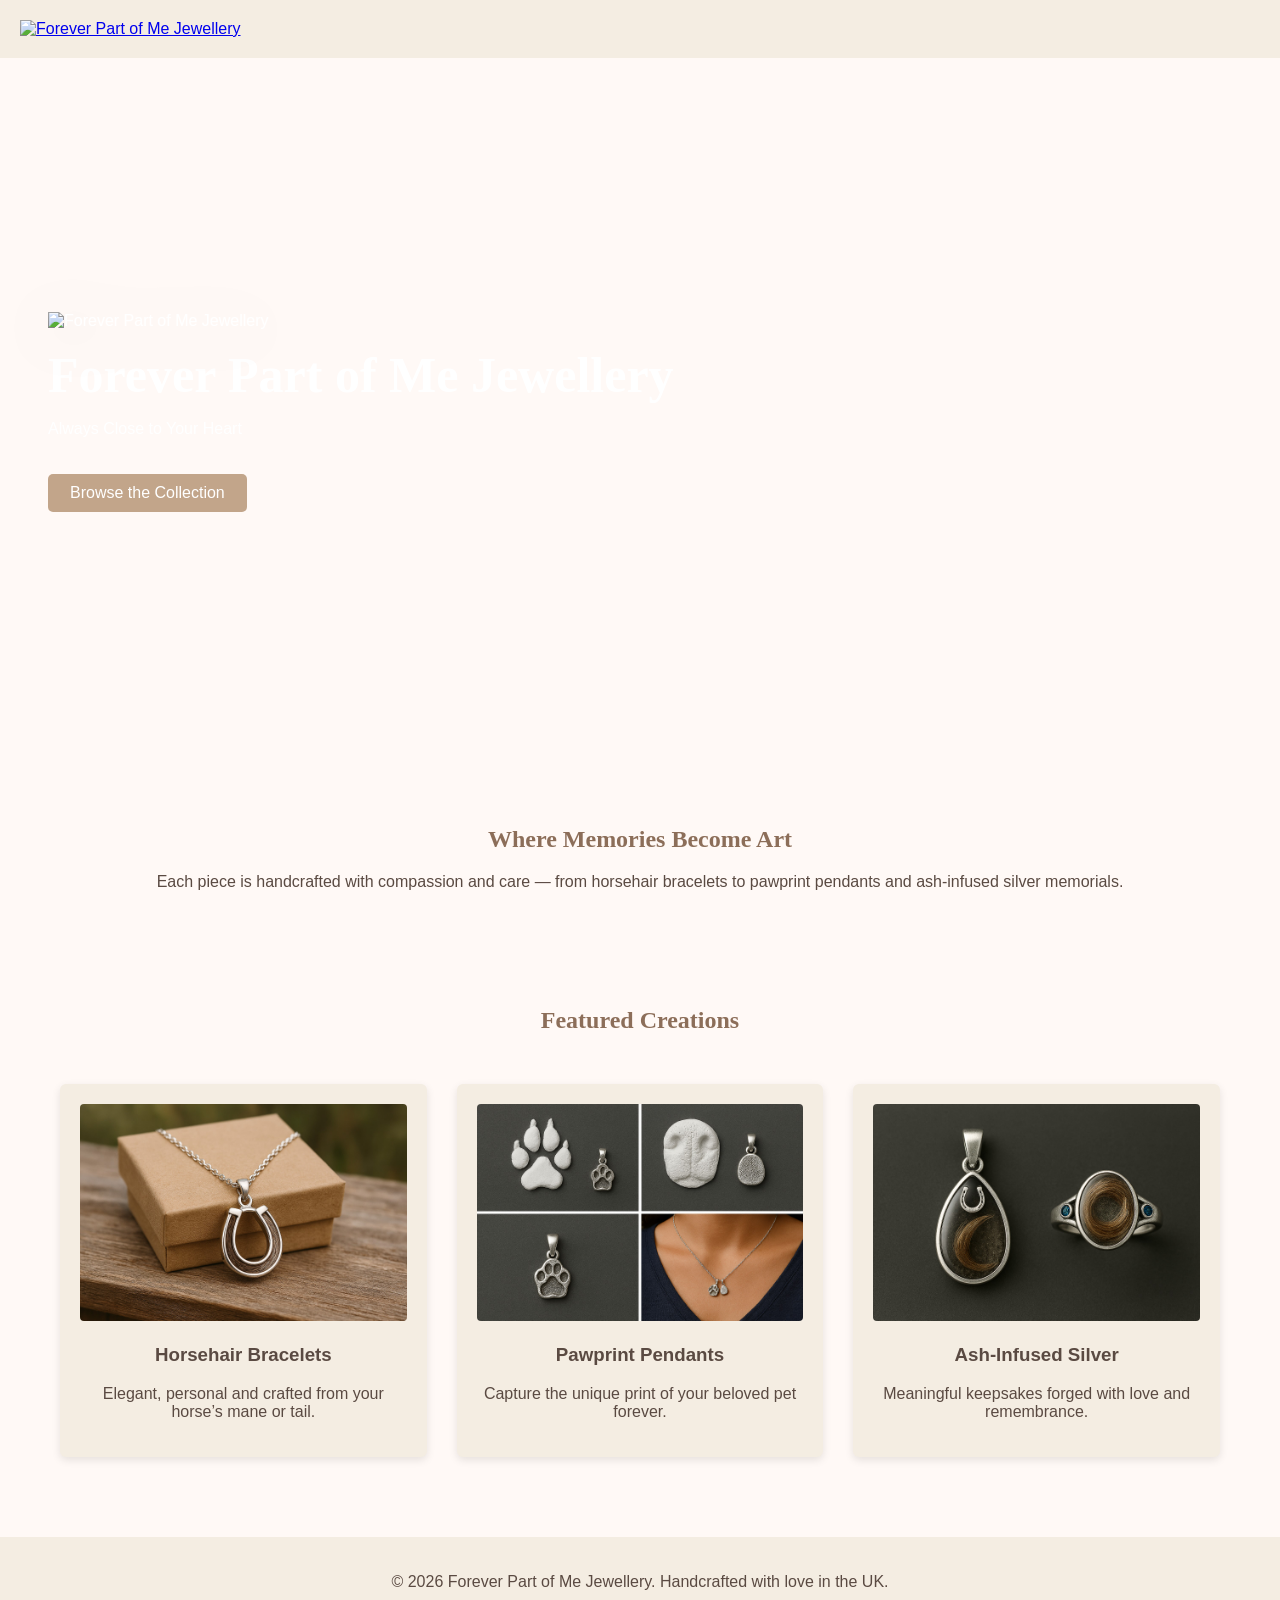
==== index.html @ 8e536bef "Update index.html" ====
<!DOCTYPE html>
<html lang="en">
<head>
  <meta charset="UTF-8" />
  <meta name="viewport" content="width=device-width, initial-scale=1.0" />
  <title>Forever Part of Me Jewellery – Always Close to Your Heart</title>
  <link rel="stylesheet" href="assets/styles.css" />
</head>
<body>
<header class="site-header">
  <a href="/" class="site-logo">
    <img src="/assets/branding/fpom-logo-warm-silver-1600.png" alt="Forever Part of Me Jewellery" />
  </a>
  <!-- your nav ... -->
</header>

  <!-- Hero shows your hero.jpg background + your logo and tagline overlay -->
 <section class="hero">
  <div class="hero-left">
    <img class="hero-logo"
         src="/assets/branding/fpom-logo-warm-silver-1600.png"
         srcset="/assets/branding/fpom-logo-warm-silver-3200.png 2x"
         alt="Forever Part of Me Jewellery" />

    <h1 class="hero-title">Forever Part of Me Jewellery</h1>
    <p class="hero-sub">Always Close to Your Heart</p>
    <a class="btn btn-primary" href="/collection">Browse the Collection</a>
  </div>
</section>

  <section class="intro">
    <h2>Where Memories Become Art</h2>
    <p>Each piece is handcrafted with compassion and care — from horsehair bracelets to pawprint pendants and ash‑infused silver memorials.</p>
  </section>

  <section class="featured">
    <h2>Featured Creations</h2>
    <div class="grid">
      <div class="card">
        <img src="assets/images/horsehair_sample.jpg" alt="Horsehair bracelet sample">
        <h3>Horsehair Bracelets</h3>
        <p>Elegant, personal and crafted from your horse’s mane or tail.</p>
      </div>
      <div class="card">
        <img src="assets/images/pawprint_sample.jpg" alt="Pawprint pendant sample">
        <h3>Pawprint Pendants</h3>
        <p>Capture the unique print of your beloved pet forever.</p>
      </div>
      <div class="card">
        <img src="assets/images/memorial_necklace.jpg" alt="Ash‑infused necklace sample">
        <h3>Ash‑Infused Silver</h3>
        <p>Meaningful keepsakes forged with love and remembrance.</p>
      </div>
    </div>
  </section>

  <footer>
    <p>© 2026 Forever Part of Me Jewellery. Handcrafted with love in the UK.</p>
  </footer>
</body>
</html>
---- assets/styles.css ----
body {
    margin: 0;
    font-family: 'Montserrat', sans-serif;
    background: #FFF9F6;
    color: #5A4A42;
}

header {
    background: #F4EDE2;
    padding: 20px;
    display: flex;
    justify-content: space-between;
    align-items: center;
}

.logo {
    font-family: 'Cormorant Garamond', serif;
    font-size: 28px;
    color: #8C6E59;
    letter-spacing: 1px;
}

nav a {
    margin-left: 20px;
    text-decoration: none;
    color: #8C6E59;
    font-weight: bold;
}

nav a.active {
    text-decoration: underline;
}

.hero {
    background-image: url('assets/images/hero.jpg');
    background-size: cover;
    background-position: center;
    min-height: 420px;
    display: flex;
    align-items: center;
    color: white;
    padding: 40px;
}

.hero-text {
    background: rgba(0,0,0,0.45);
    padding: 20px 25px;
    border-radius: 6px;
}

.hero h1 {
    font-family: 'Cormorant Garamond', serif;
    font-size: 50px;
    margin: 0 0 10px;
}

.btn {
    display: inline-block;
    margin-top: 20px;
    background: #C2A58A;
    color: white;
    padding: 10px 22px;
    border-radius: 5px;
    text-decoration: none;
}

.intro, .featured, .content {
    padding: 40px 60px;
    text-align: center;
}

h2 {
    font-family: 'Cormorant Garamond', serif;
    color: #8C6E59;
}

.grid, .shop-grid {
    display: grid;
    grid-template-columns: repeat(auto-fit, minmax(280px, 1fr));
    gap: 30px;
    padding-top: 30px;
}

.card {
    background: #F4EDE2;
    border-radius: 6px;
    padding: 20px;
    box-shadow: 0 3px 8px rgba(0,0,0,0.1);
}

.card img {
    width: 100%;
    border-radius: 4px;
}

.page-banner {
    background: #C2A58A;
    padding: 60px 20px;
    text-align: center;
    color: white;
}

.custom-form {
    max-width: 500px;
    margin: auto;
    text-align: left;
}

.custom-form input, .custom-form select, .custom-form textarea {
    width: 100%;
    padding: 12px;
    margin-bottom: 15px;
}

.custom-form button {
    background: #8C6E59;
    color: white;
    padding: 12px 18px;
    border: none;
    cursor: pointer;
    border-radius: 4px;
}

footer {
    text-align: center;
    padding: 20px;
    background: #F4EDE2;
    margin-top: 40px;
}
/* ---- Brand header with logo ---- */
.brand{
  display:flex; align-items:center; gap:10px; text-decoration:none;
}
.brand-logo{
  width:44px; height:44px; object-fit:contain;
}
.brand-name{
  font-family:"Cormorant Garamond", Georgia, serif;
  color:var(--leather); font-size:22px; font-weight:700; letter-spacing:.3px;
}

/* ---- Hero overlay content ---- */
.hero{ position:relative; }
.hero-overlay{
  max-width:760px;
  background:rgba(0,0,0,.45);
  padding:24px 26px;
  border-radius:8px;
  color:#fff;
  box-shadow:var(--shadow);
}
.hero-logo{
  width:72px; height:72px; display:block; margin-bottom:10px; object-fit:contain;
}
.tagline{
  margin:6px 0 0; font-weight:600; letter-spacing:.3px;
}
/* === Logo scaling controls === */
:root{
  /* Set your current/desired base header logo width (before scaling) */
  --header-logo-base: 120px;

  /* Make actual header logo 2× bigger than before */
  --header-logo-scale: 2;

  /* Make hero logo 5× bigger than the header logo */
  --hero-logo-multiplier: 5;

  /* Optional hero layout settings */
  --hero-max-width: 960px;
  --hero-min-height: 68vh;
}

/* Header logo — targets your top-left logo */
.site-logo img,
.header-logo img,
.navbar-brand img {
  width: calc(var(--header-logo-base) * var(--header-logo-scale));
  height: auto;
  display: block;
}

/* Hero container (keep your existing background image via CSS, not in HTML) */
.hero {
  min-height: var(--hero-min-height);
  display: grid;
  align-items: center;     /* vertical centering */
  padding: clamp(16px, 5vw, 48px);
}

/* Keep hero content left-aligned, vertically centered */
.hero .hero-left {
  justify-self: start;     /* “middle-left” positioning */
  max-width: var(--hero-max-width);
}

/* Hero logo — 5× bigger than the header logo */
.hero .hero-logo {
  width: calc(var(--header-logo-base) * var(--header-logo-scale) * var(--hero-logo-multiplier));
  max-width: min(60vw, 1100px); /* safety cap */
  height: auto;
  display: block;
  margin-bottom: 1rem;
  image-rendering: -webkit-optimize-contrast;
  image-rendering: crisp-edges;
  filter: drop-shadow(0 8px 32px rgba(0,0,0,.12));
}

/* Optional: responsive tweak for small screens */
@media (max-width: 768px){
  :root { --header-logo-base: 90px; }
  .hero .hero-logo { max-width: 86vw; }
}
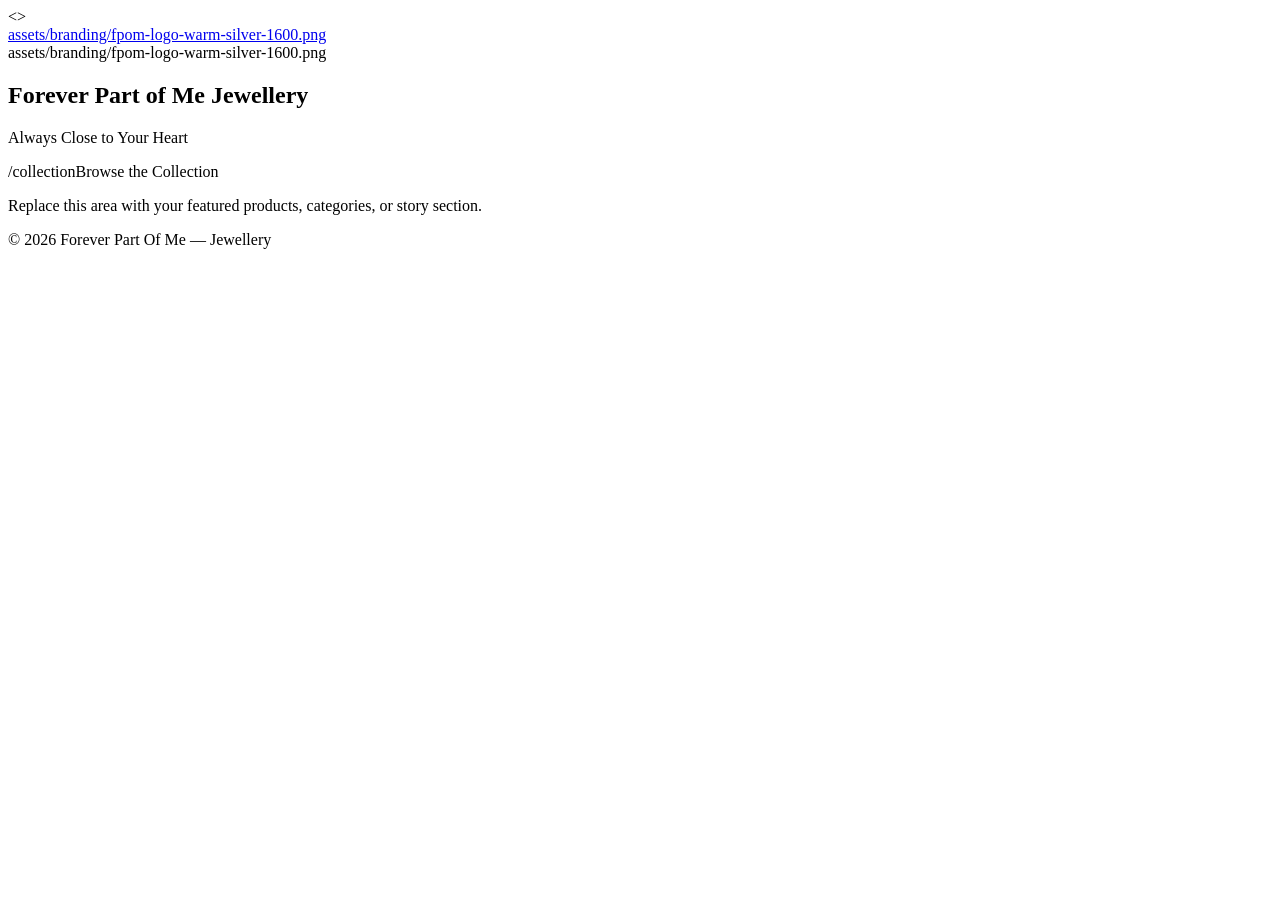
==== commit 6c7e3d33: "Update index.html" ====
--- a/index.html
+++ b/index.html
@@ -1,62 +1,57 @@
-<!DOCTYPE html>
+<!doctype html>
 <html lang="en">
 <head>
-  <meta charset="UTF-8" />
-  <meta name="viewport" content="width=device-width, initial-scale=1.0" />
-  <title>Forever Part of Me Jewellery – Always Close to Your Heart</title>
-  <link rel="stylesheet" href="assets/styles.css" />
+  <meta charset="utf-8" />
+  <meta name="viewport" content="width=device-width, initial-scale=1" />
+  <title>Forever Part Of Me — Jewellery</title>
+
+  <!-- Replace the path below with your actual stylesheet path if different -->
+  <link rel="stylesheet" href="styles.css" />
+
+  <!-- Preload the main transparent PNG for faster first paint (optional) -->
+  <>
 </head>
 <body>
-<header class="site-header">
-  <a href="/" class="site-logo">
-    <img src="/assets/branding/fpom-logo-warm-silver-1600.png" alt="Forever Part of Me Jewellery" />
-  </a>
-  <!-- your nav ... -->
-</header>
 
-  <!-- Hero shows your hero.jpg background + your logo and tagline overlay -->
- <section class="hero">
-  <div class="hero-left">
-    <img class="hero-logo"
-         src="/assets/branding/fpom-logo-warm-silver-1600.png"
-         srcset="/assets/branding/fpom-logo-warm-silver-3200.png 2x"
-         alt="Forever Part of Me Jewellery" />
+  <!-- ======= SITE HEADER ======= -->
+  <header class="site-header" role="banner" aria-label="Top navigation">
+    <a href="/" class="site-logo" aria-label="Forever Part Of Me — Jewellery, Home">
+      
+        assets/branding/fpom-logo-warm-silver-1600.png
+    </a>
 
-    <h1 class="hero-title">Forever Part of Me Jewellery</h1>
-    <p class="hero-sub">Always Close to Your Heart</p>
-    <a class="btn btn-primary" href="/collection">Browse the Collection</a>
-  </div>
-</section>
+    <nav class="site-nav" aria-label="Primary">
+      <!-- Add your nav links here if needed -->
+      <!-- <a href="/shop">Shop</a> <a href="/about">About</a> <a href="/contact">Contact</a> -->
+    </nav>
+  </header>
 
-  <section class="intro">
-    <h2>Where Memories Become Art</h2>
-    <p>Each piece is handcrafted with compassion and care — from horsehair bracelets to pawprint pendants and ash‑infused silver memorials.</p>
-  </section>
+  <!-- ======= HERO ======= -->
+  <main id="content">
+    <section class="hero" role="region" aria-label="Hero">
+      <div class="hero-inner">
+        <div class="hero-left">
+          
+            assets/branding/fpom-logo-warm-silver-1600.png
 
-  <section class="featured">
-    <h2>Featured Creations</h2>
-    <div class="grid">
-      <div class="card">
-        <img src="assets/images/horsehair_sample.jpg" alt="Horsehair bracelet sample">
-        <h3>Horsehair Bracelets</h3>
-        <p>Elegant, personal and crafted from your horse’s mane or tail.</p>
+          <h1 class="hero-title">Forever Part of Me Jewellery</h1>
+          <p class="hero-sub">Always Close to Your Heart</p>
+
+          /collectionBrowse the Collection</a>
+        </div>
       </div>
-      <div class="card">
-        <img src="assets/images/pawprint_sample.jpg" alt="Pawprint pendant sample">
-        <h3>Pawprint Pendants</h3>
-        <p>Capture the unique print of your beloved pet forever.</p>
-      </div>
-      <div class="card">
-        <img src="assets/images/memorial_necklace.jpg" alt="Ash‑infused necklace sample">
-        <h3>Ash‑Infused Silver</h3>
-        <p>Meaningful keepsakes forged with love and remembrance.</p>
-      </div>
-    </div>
-  </section>
+    </section>
 
-  <footer>
-    <p>© 2026 Forever Part of Me Jewellery. Handcrafted with love in the UK.</p>
+    <!-- Example content below (remove/replace with your real content) -->
+    <section class="content">
+      <p>
+        Replace this area with your featured products, categories, or story section.
+      </p>
+    </section>
+  </main>
+
+  <footer class="site-footer">
+    <p>© 2026 Forever Part Of Me — Jewellery</p>
   </footer>
 </body>
 </html>
-
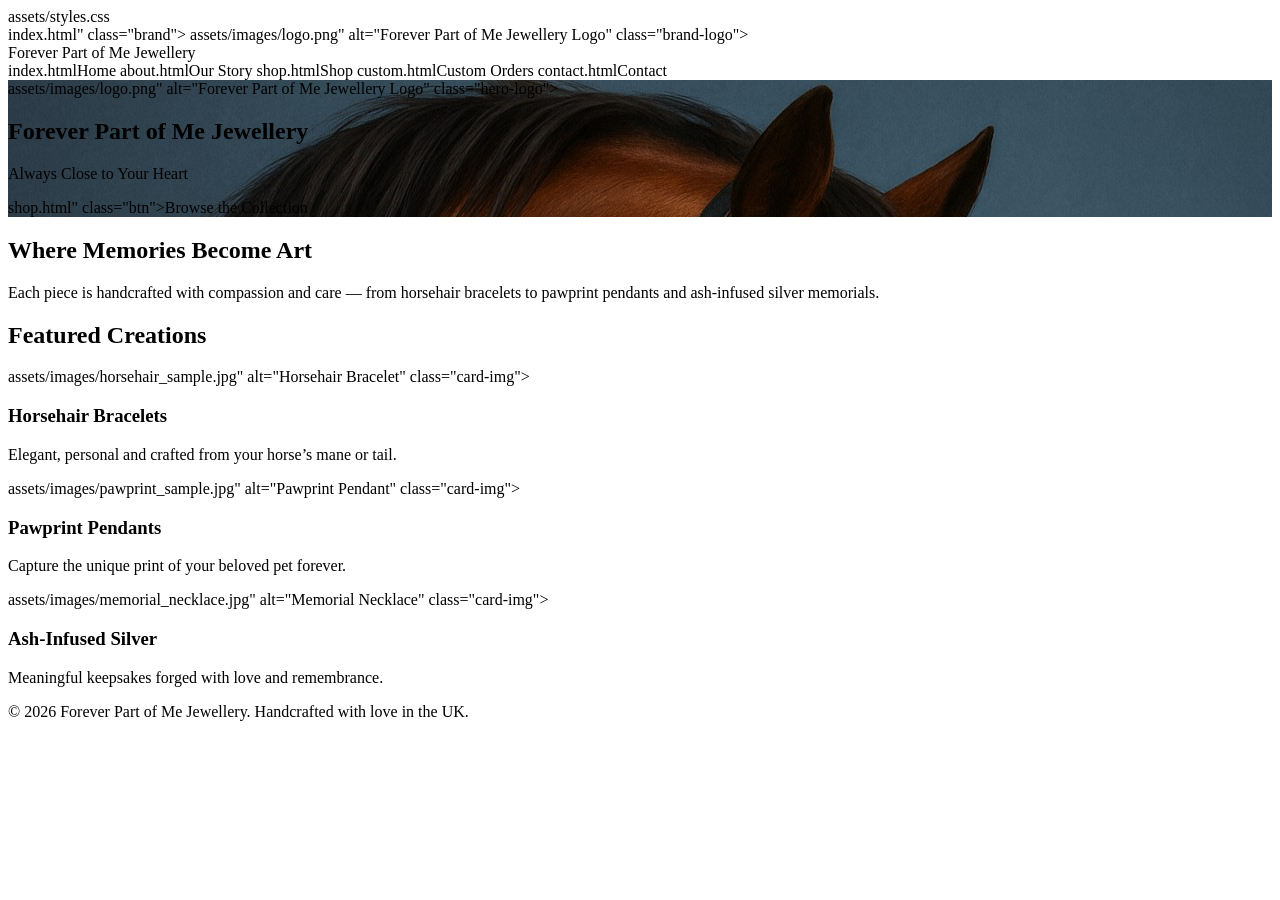
==== commit 5e7d9da5: "Update index.html" ====
--- a/index.html
+++ b/index.html
@@ -1,57 +1,92 @@
-<!doctype html>
+<!DOCTYPE html>
 <html lang="en">
 <head>
-  <meta charset="utf-8" />
-  <meta name="viewport" content="width=device-width, initial-scale=1" />
-  <title>Forever Part Of Me — Jewellery</title>
+  <meta charset="UTF-8" />
+  <meta name="viewport" content="width=device-width, initial-scale=1.0" />
+  <title>Forever Part of Me Jewellery – Always Close to Your Heart</title>
+  assets/styles.css
+</head>
 
-  <!-- Replace the path below with your actual stylesheet path if different -->
-  <link rel="stylesheet" href="styles.css" />
-
-  <!-- Preload the main transparent PNG for faster first paint (optional) -->
-  <>
-</head>
 <body>
 
-  <!-- ======= SITE HEADER ======= -->
-  <header class="site-header" role="banner" aria-label="Top navigation">
-    <a href="/" class="site-logo" aria-label="Forever Part Of Me — Jewellery, Home">
-      
-        assets/branding/fpom-logo-warm-silver-1600.png
+  <!-- HEADER -->
+  <header>
+    index.html" class="brand">
+      assets/images/logo.png" alt="Forever Part of Me Jewellery Logo" class="brand-logo">
+      <div class="brand-text">
+        <span class="brand-primary">Forever Part of Me</span>
+        <span class="brand-secondary">Jewellery</span>
+      </div>
     </a>
 
-    <nav class="site-nav" aria-label="Primary">
-      <!-- Add your nav links here if needed -->
-      <!-- <a href="/shop">Shop</a> <a href="/about">About</a> <a href="/contact">Contact</a> -->
+    <nav>
+      index.htmlHome</a>
+      about.htmlOur Story</a>
+      shop.htmlShop</a>
+      custom.htmlCustom Orders</a>
+      contact.htmlContact</a>
     </nav>
   </header>
 
-  <!-- ======= HERO ======= -->
-  <main id="content">
-    <section class="hero" role="region" aria-label="Hero">
-      <div class="hero-inner">
-        <div class="hero-left">
-          
-            assets/branding/fpom-logo-warm-silver-1600.png
+  <!-- HERO -->
+  <section class="hero" style="background-image:url('assets/images/hero.jpg');">
+    <div class="hero-overlay">
 
-          <h1 class="hero-title">Forever Part of Me Jewellery</h1>
-          <p class="hero-sub">Always Close to Your Heart</p>
+      <!-- BIG LOGO (5× size) -->
+      assets/images/logo.png"
+        alt="Forever Part of Me Jewellery Logo"
+        class="hero-logo">
 
-          /collectionBrowse the Collection</a>
-        </div>
+      <!-- HERO TITLE -->
+      <h1 class="hero-title">
+        <span class="brand-primary">Forever Part of Me</span>
+        <span class="brand-secondary">Jewellery</span>
+      </h1>
+
+      <p class="tagline">Always Close to Your Heart</p>
+
+      shop.html" class="btn">Browse the Collection</a>
+    </div>
+  </section>
+
+  <!-- INTRO -->
+  <section class="intro">
+    <h2>Where Memories Become Art</h2>
+    <p>Each piece is handcrafted with compassion and care — from horsehair bracelets to pawprint pendants and ash‑infused silver memorials.</p>
+  </section>
+
+  <!-- FEATURED -->
+  <section class="featured">
+    <h2>Featured Creations</h2>
+    <div class="grid">
+
+      <div class="card">
+        assets/images/horsehair_sample.jpg"
+        alt="Horsehair Bracelet" class="card-img">
+        <h3>Horsehair Bracelets</h3>
+        <p>Elegant, personal and crafted from your horse’s mane or tail.</p>
       </div>
-    </section>
 
-    <!-- Example content below (remove/replace with your real content) -->
-    <section class="content">
-      <p>
-        Replace this area with your featured products, categories, or story section.
-      </p>
-    </section>
-  </main>
+      <div class="card">
+        assets/images/pawprint_sample.jpg"
+        alt="Pawprint Pendant" class="card-img">
+        <h3>Pawprint Pendants</h3>
+        <p>Capture the unique print of your beloved pet forever.</p>
+      </div>
 
-  <footer class="site-footer">
-    <p>© 2026 Forever Part Of Me — Jewellery</p>
+      <div class="card">
+        assets/images/memorial_necklace.jpg"
+        alt="Memorial Necklace" class="card-img">
+        <h3>Ash‑Infused Silver</h3>
+        <p>Meaningful keepsakes forged with love and remembrance.</p>
+      </div>
+
+    </div>
+  </section>
+
+  <footer>
+    <p>© 2026 Forever Part of Me Jewellery. Handcrafted with love in the UK.</p>
   </footer>
+
 </body>
 </html>
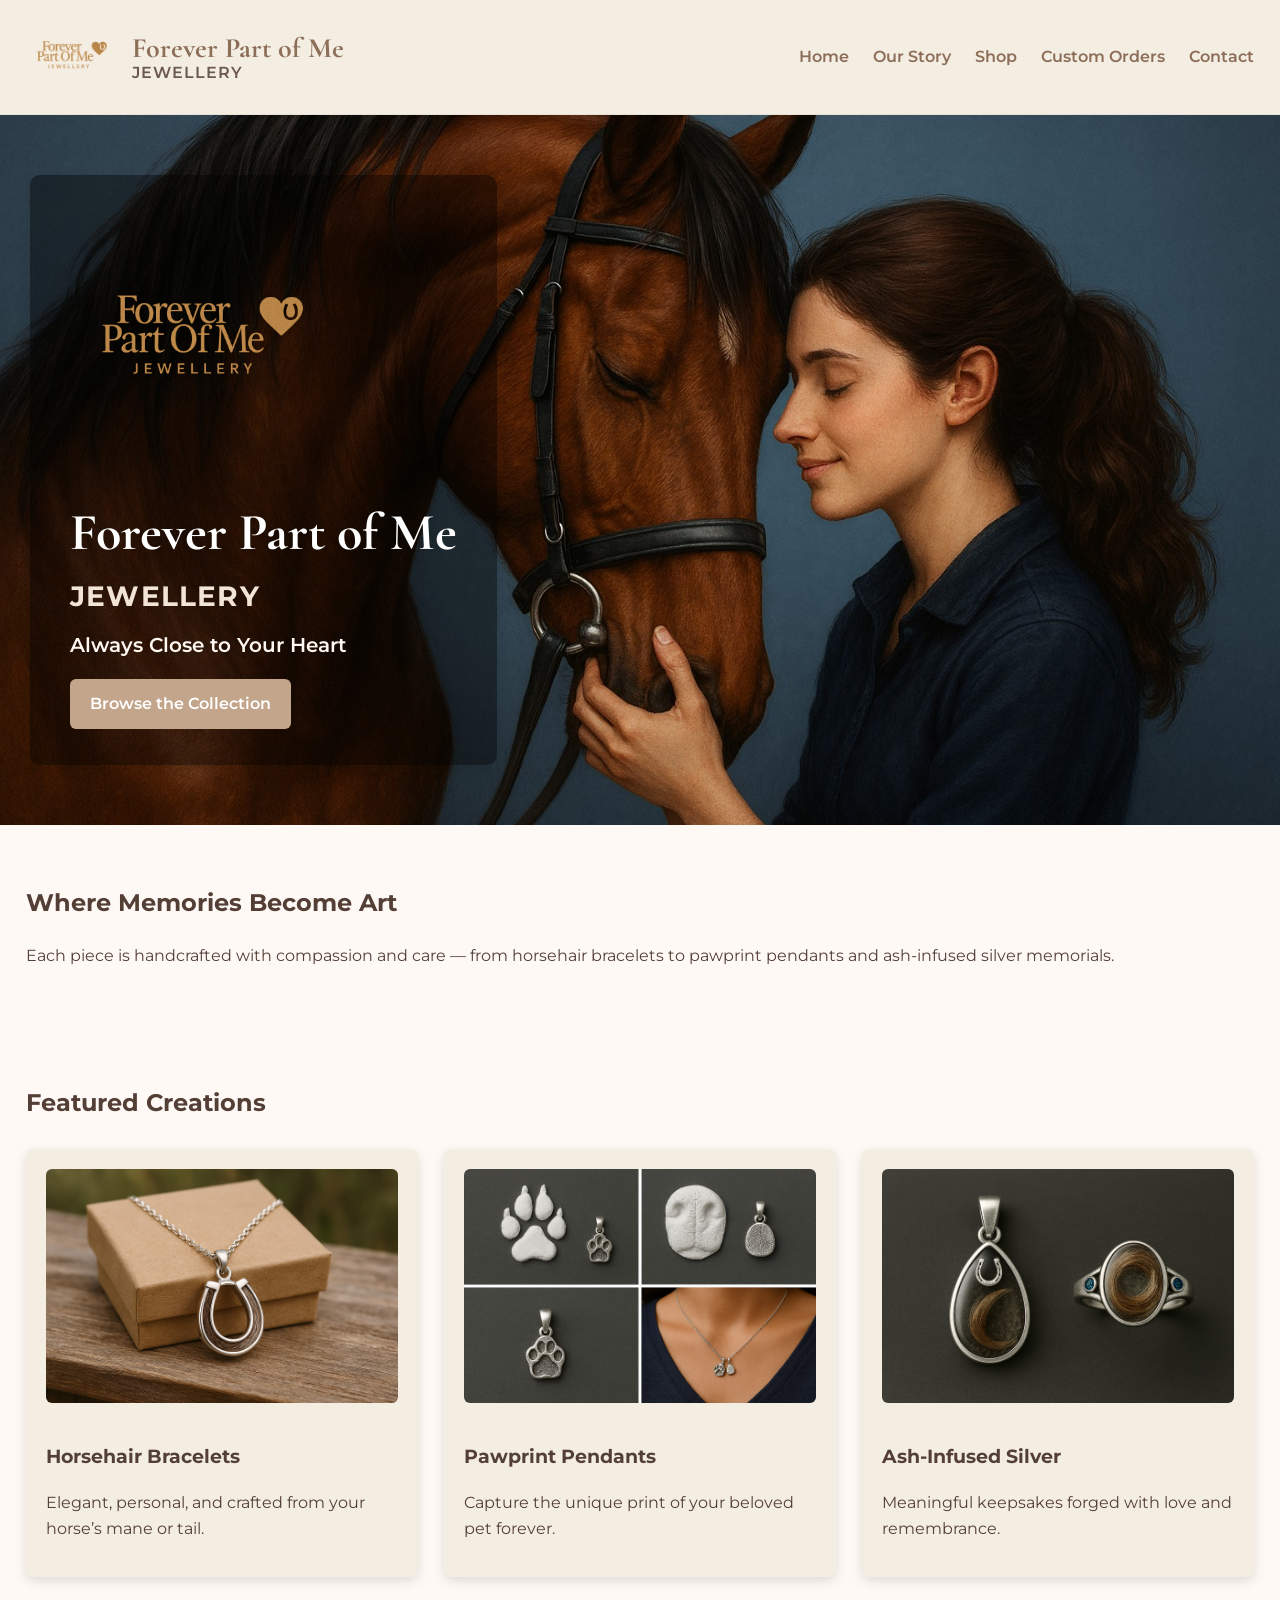
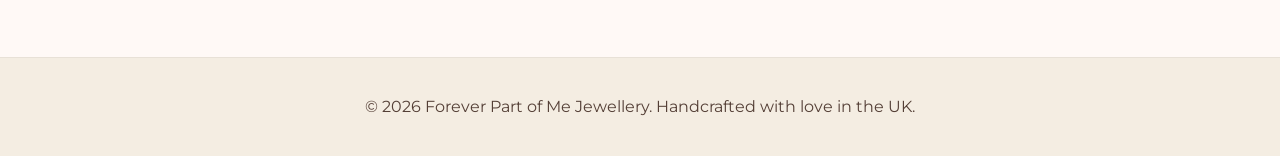
==== commit de4793b9: "Update index.html" ====
--- a/index.html
+++ b/index.html
@@ -4,15 +4,20 @@
   <meta charset="UTF-8" />
   <meta name="viewport" content="width=device-width, initial-scale=1.0" />
   <title>Forever Part of Me Jewellery – Always Close to Your Heart</title>
-  assets/styles.css
+
+  <!-- Load fonts (optional, looks nicer) -->
+  <link rel="preconnect" href="https://fonts.googleapis.com">
+  <link href="https://fonts.googleapis.com/css2?family=Cormorant+Garamond:wght@600;700&family=Montserrat:wght@400;600;700&display=swap" rel="stylesheet">
+
+  <!-- THE CRITICAL STYLESHEET LINK -->
+  <link rel="stylesheet" href="assets/styles.css" />
 </head>
 
 <body>
-
-  <!-- HEADER -->
+  <!-- ================= HEADER ================= -->
   <header>
-    index.html" class="brand">
-      assets/images/logo.png" alt="Forever Part of Me Jewellery Logo" class="brand-logo">
+    <a class="brand" href="index.html">
+      <img src="assets/images/logo.png" alt="Forever Part of Me Jewellery logo" class="brand-logo">
       <div class="brand-text">
         <span class="brand-primary">Forever Part of Me</span>
         <span class="brand-secondary">Jewellery</span>
@@ -20,73 +25,59 @@
     </a>
 
     <nav>
-      index.htmlHome</a>
-      about.htmlOur Story</a>
-      shop.htmlShop</a>
-      custom.htmlCustom Orders</a>
-      contact.htmlContact</a>
+      <a href="index.html">Home</a>
+      <a href="about.html">Our Story</a>
+      <a href="shop.html">Shop</a>
+      <a href="custom.html">Custom Orders</a>
+      <a href="contact.html">Contact</a>
     </nav>
   </header>
 
-  <!-- HERO -->
+  <!-- ================= HERO ================= -->
   <section class="hero" style="background-image:url('assets/images/hero.jpg');">
     <div class="hero-overlay">
-
-      <!-- BIG LOGO (5× size) -->
-      assets/images/logo.png"
-        alt="Forever Part of Me Jewellery Logo"
-        class="hero-logo">
-
-      <!-- HERO TITLE -->
+      <!-- BIG logo on hero (5×) -->
+      <img src="assets/images/logo.png" alt="Forever Part of Me Jewellery logo" class="hero-logo hero-logo--large">
       <h1 class="hero-title">
         <span class="brand-primary">Forever Part of Me</span>
         <span class="brand-secondary">Jewellery</span>
       </h1>
-
       <p class="tagline">Always Close to Your Heart</p>
-
-      shop.html" class="btn">Browse the Collection</a>
+      <a href="shop.html" class="btn">Browse the Collection</a>
     </div>
   </section>
 
-  <!-- INTRO -->
+  <!-- ================= INTRO ================= -->
   <section class="intro">
     <h2>Where Memories Become Art</h2>
     <p>Each piece is handcrafted with compassion and care — from horsehair bracelets to pawprint pendants and ash‑infused silver memorials.</p>
   </section>
 
-  <!-- FEATURED -->
+  <!-- ================= FEATURED ================= -->
   <section class="featured">
     <h2>Featured Creations</h2>
     <div class="grid">
-
       <div class="card">
-        assets/images/horsehair_sample.jpg"
-        alt="Horsehair Bracelet" class="card-img">
+        <img src="assets/images/horsehair_sample.jpg" alt="Horsehair Bracelet" class="card-img">
         <h3>Horsehair Bracelets</h3>
-        <p>Elegant, personal and crafted from your horse’s mane or tail.</p>
+        <p>Elegant, personal, and crafted from your horse’s mane or tail.</p>
       </div>
-
       <div class="card">
-        assets/images/pawprint_sample.jpg"
-        alt="Pawprint Pendant" class="card-img">
+        <img src="assets/images/pawprint_sample.jpg" alt="Pawprint Pendant" class="card-img">
         <h3>Pawprint Pendants</h3>
         <p>Capture the unique print of your beloved pet forever.</p>
       </div>
-
       <div class="card">
-        assets/images/memorial_necklace.jpg"
-        alt="Memorial Necklace" class="card-img">
+        <img src="assets/images/memorial_necklace.jpg" alt="Ash‑Infused Necklace" class="card-img">
         <h3>Ash‑Infused Silver</h3>
         <p>Meaningful keepsakes forged with love and remembrance.</p>
       </div>
-
     </div>
   </section>
 
+  <!-- ================= FOOTER ================= -->
   <footer>
     <p>© 2026 Forever Part of Me Jewellery. Handcrafted with love in the UK.</p>
   </footer>
-
 </body>
 </html>
--- a/assets/styles.css
+++ b/assets/styles.css
@@ -0,0 +1,181 @@
+/* =========================================
+   Forever Part of Me Jewellery – CLEAN THEME
+   ========================================= */
+
+:root{
+  --cream:#F4EDE2;
+  --peach:#FFF9F6;
+  --tan:#D9C3A5;
+  --saddle:#C2A58A;
+  --leather:#8C6E59;
+  --ink:#543F36;
+  --shadow:0 4px 12px rgba(0,0,0,.12);
+}
+
+/* Base */
+*{box-sizing:border-box;}
+body{
+  margin:0;
+  font-family: 'Montserrat', sans-serif;
+  background:var(--peach);
+  color:var(--ink);
+  line-height:1.6;
+}
+
+/* ===============================
+   HEADER (Logo now 2× bigger)
+   =============================== */
+header{
+  background:var(--cream);
+  padding:12px 26px;
+  display:flex;
+  align-items:center;
+  justify-content:space-between;
+  border-bottom:1px solid rgba(0,0,0,.05);
+}
+
+.brand{
+  display:flex;
+  align-items:center;
+  text-decoration:none;
+  gap:16px;
+}
+
+.brand-logo{
+  width:90px;   /* <-- 2× bigger in top-left */
+  height:90px;
+  object-fit:contain;
+}
+
+.brand-text{ line-height:1.1; }
+
+.brand-primary{
+  font-family:'Cormorant Garamond', serif;
+  font-size:28px;
+  font-weight:700;
+  color:var(--leather);
+  display:block;
+}
+
+.brand-secondary{
+  font-size:16px;
+  font-weight:600;
+  letter-spacing:1px;
+  text-transform:uppercase;
+  color:#6b594d;
+}
+
+/* Nav */
+nav a{
+  color:var(--leather);
+  text-decoration:none;
+  font-weight:600;
+  margin-left:20px;
+}
+nav a:hover{ color:#5b473a; }
+
+/* ===============================
+   HERO SECTION (Logo 5× bigger)
+   =============================== */
+.hero{
+  min-height:480px;
+  background-size:cover;
+  background-position:center;
+  display:flex;
+  align-items:center;
+  padding:60px 30px;
+}
+
+.hero-overlay{
+  background:rgba(0,0,0,.42);
+  padding:36px 40px;
+  border-radius:10px;
+  color:white;
+  max-width:720px;
+  box-shadow:var(--shadow);
+}
+
+.hero-logo{
+  width:260px;        /* <-- 5× bigger */
+  height:260px;
+  object-fit:contain;
+  display:block;
+  margin-bottom:20px;
+}
+
+.hero-title{
+  margin:0;
+  padding:0;
+}
+
+.hero-title .brand-primary{
+  font-family:'Cormorant Garamond', serif;
+  font-size:52px;
+  font-weight:700;
+  color:white;
+  display:block;
+}
+
+.hero-title .brand-secondary{
+  font-size:28px;
+  font-weight:700;
+  letter-spacing:1.2px;
+  text-transform:uppercase;
+  color:#f2e4d6;
+  display:block;
+}
+
+.tagline{
+  margin:10px 0 18px;
+  font-size:20px;
+  font-weight:600;
+  color:#fff8f3;
+}
+
+.btn{
+  display:inline-block;
+  background:var(--saddle);
+  color:white;
+  text-decoration:none;
+  padding:12px 20px;
+  border-radius:6px;
+  font-weight:600;
+}
+.btn:hover{ filter:brightness(.92); }
+
+/* ===============================
+   Cards & Layout
+   =============================== */
+.intro, .featured{
+  padding:40px 26px;
+  text-align:left;
+}
+
+.grid{
+  display:grid;
+  grid-template-columns:repeat(auto-fit,minmax(260px,1fr));
+  gap:26px;
+  margin-top:26px;
+}
+
+.card{
+  background:var(--cream);
+  padding:20px;
+  border-radius:8px;
+  box-shadow:var(--shadow);
+}
+
+.card-img{
+  width:100%;
+  border-radius:6px;
+  margin-bottom:12px;
+}
+
+/* Footer */
+footer{
+  background:var(--cream);
+  text-align:center;
+  padding:20px;
+  margin-top:40px;
+  border-top:1px solid rgba(0,0,0,.05);
+}
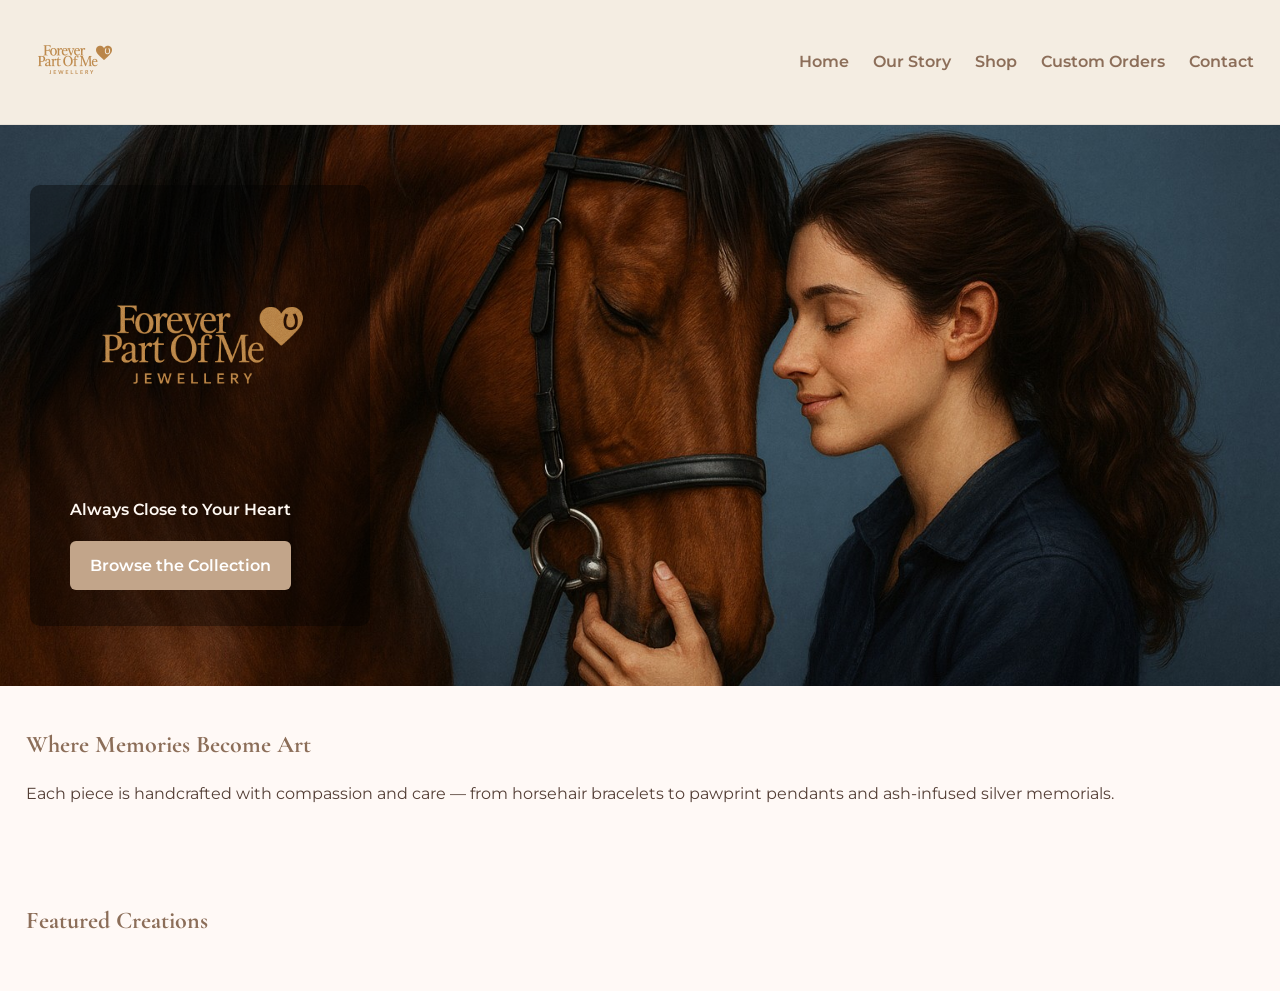
==== commit 7fe03ad4: "Update index.html" ====
--- a/index.html
+++ b/index.html
@@ -5,26 +5,23 @@
   <meta name="viewport" content="width=device-width, initial-scale=1.0" />
   <title>Forever Part of Me Jewellery – Always Close to Your Heart</title>
 
-  <!-- Load fonts (optional, looks nicer) -->
-  <link rel="preconnect" href="https://fonts.googleapis.com">
-  <link href="https://fonts.googleapis.com/css2?family=Cormorant+Garamond:wght@600;700&family=Montserrat:wght@400;600;700&display=swap" rel="stylesheet">
+  <!-- Optional brand fonts (you can remove these two lines if you prefer system fonts) -->
+  <link rel="preconnect" href="https://fonts.googleapis.com" />
+  <link href="https://fonts.googleapis.com/css2?family=Cormorant+Garamond:wght@600;700&family=Montserrat:wght@400;600;700&display=swap" rel="stylesheet" />
 
-  <!-- THE CRITICAL STYLESHEET LINK -->
+  <!-- THE stylesheet -->
   <link rel="stylesheet" href="assets/styles.css" />
 </head>
 
 <body>
   <!-- ================= HEADER ================= -->
   <header>
-    <a class="brand" href="index.html">
-      <img src="assets/images/logo.png" alt="Forever Part of Me Jewellery logo" class="brand-logo">
-      <div class="brand-text">
-        <span class="brand-primary">Forever Part of Me</span>
-        <span class="brand-secondary">Jewellery</span>
-      </div>
+    <a href="index.html" class="brand" aria-label="Go to homepage">
+      <!-- Logo only (2× larger than before), no brand text -->
+      <img src="assets/images/logo.png" alt="Forever Part of Me Jewellery logo" class="brand-logo" />
     </a>
 
-    <nav>
+    <nav aria-label="Primary">
       <a href="index.html">Home</a>
       <a href="about.html">Our Story</a>
       <a href="shop.html">Shop</a>
@@ -36,13 +33,12 @@
   <!-- ================= HERO ================= -->
   <section class="hero" style="background-image:url('assets/images/hero.jpg');">
     <div class="hero-overlay">
-      <!-- BIG logo on hero (5×) -->
-      <img src="assets/images/logo.png" alt="Forever Part of Me Jewellery logo" class="hero-logo hero-logo--large">
-      <h1 class="hero-title">
-        <span class="brand-primary">Forever Part of Me</span>
-        <span class="brand-secondary">Jewellery</span>
-      </h1>
+      <!-- HUGE logo (2× bigger than your previous big mark) -->
+      <img src="assets/images/logo.png" alt="Forever Part of Me Jewellery logo" class="hero-logo hero-logo--huge" />
+
+      <!-- Keep only the tagline -->
       <p class="tagline">Always Close to Your Heart</p>
+
       <a href="shop.html" class="btn">Browse the Collection</a>
     </div>
   </section>
@@ -56,28 +52,3 @@
   <!-- ================= FEATURED ================= -->
   <section class="featured">
     <h2>Featured Creations</h2>
-    <div class="grid">
-      <div class="card">
-        <img src="assets/images/horsehair_sample.jpg" alt="Horsehair Bracelet" class="card-img">
-        <h3>Horsehair Bracelets</h3>
-        <p>Elegant, personal, and crafted from your horse’s mane or tail.</p>
-      </div>
-      <div class="card">
-        <img src="assets/images/pawprint_sample.jpg" alt="Pawprint Pendant" class="card-img">
-        <h3>Pawprint Pendants</h3>
-        <p>Capture the unique print of your beloved pet forever.</p>
-      </div>
-      <div class="card">
-        <img src="assets/images/memorial_necklace.jpg" alt="Ash‑Infused Necklace" class="card-img">
-        <h3>Ash‑Infused Silver</h3>
-        <p>Meaningful keepsakes forged with love and remembrance.</p>
-      </div>
-    </div>
-  </section>
-
-  <!-- ================= FOOTER ================= -->
-  <footer>
-    <p>© 2026 Forever Part of Me Jewellery. Handcrafted with love in the UK.</p>
-  </footer>
-</body>
-</html>
--- a/assets/styles.css
+++ b/assets/styles.css
@@ -1,5 +1,6 @@
 /* =========================================
-   Forever Part of Me Jewellery – CLEAN THEME
+   Forever Part of Me Jewellery – styles.css
+   Warm memorial + equestrian theme
    ========================================= */
 
 :root{
@@ -12,170 +13,119 @@
   --shadow:0 4px 12px rgba(0,0,0,.12);
 }
 
-/* Base */
-*{box-sizing:border-box;}
+/* ---------- Base ---------- */
+*{box-sizing:border-box}
+html,body{margin:0;padding:0}
 body{
-  margin:0;
-  font-family: 'Montserrat', sans-serif;
+  font-family:"Montserrat", -apple-system, BlinkMacSystemFont, "Segoe UI", Roboto, Arial, sans-serif;
+  color:var(--ink);
   background:var(--peach);
-  color:var(--ink);
   line-height:1.6;
 }
 
-/* ===============================
-   HEADER (Logo now 2× bigger)
-   =============================== */
+/* ---------- Header (logo 2× bigger) ---------- */
 header{
   background:var(--cream);
-  padding:12px 26px;
-  display:flex;
-  align-items:center;
-  justify-content:space-between;
-  border-bottom:1px solid rgba(0,0,0,.05);
+  border-bottom:1px solid rgba(0,0,0,.06);
+  padding:14px 26px;
+  display:flex; align-items:center; justify-content:space-between;
 }
 
 .brand{
-  display:flex;
-  align-items:center;
-  text-decoration:none;
-  gap:16px;
+  display:flex; align-items:center; gap:14px; text-decoration:none;
+}
+.brand-logo{
+  width:96px;               /* 2× bigger in top-left */
+  height:96px;
+  object-fit:contain; display:block;
+}
+.brand-text{ line-height:1.05; }
+.brand-primary{
+  font-family:"Cormorant Garamond", Georgia, serif;
+  font-size:28px; font-weight:700; color:var(--leather);
+  display:block; letter-spacing:.3px;
+}
+.brand-secondary{
+  font-size:14px; font-weight:700; text-transform:uppercase;
+  letter-spacing:1.1px; color:#6f5645; display:block;
 }
 
-.brand-logo{
-  width:90px;   /* <-- 2× bigger in top-left */
-  height:90px;
-  object-fit:contain;
-}
-
-.brand-text{ line-height:1.1; }
-
-.brand-primary{
-  font-family:'Cormorant Garamond', serif;
-  font-size:28px;
-  font-weight:700;
-  color:var(--leather);
-  display:block;
-}
-
-.brand-secondary{
-  font-size:16px;
-  font-weight:600;
-  letter-spacing:1px;
-  text-transform:uppercase;
-  color:#6b594d;
-}
-
-/* Nav */
 nav a{
-  color:var(--leather);
-  text-decoration:none;
-  font-weight:600;
-  margin-left:20px;
+  color:var(--leather); text-decoration:none; font-weight:600; margin-left:20px;
 }
 nav a:hover{ color:#5b473a; }
 
-/* ===============================
-   HERO SECTION (Logo 5× bigger)
-   =============================== */
+/* ---------- Hero (logo 5× bigger) ---------- */
 .hero{
-  min-height:480px;
-  background-size:cover;
-  background-position:center;
-  display:flex;
-  align-items:center;
+  min-height:500px;
+  background-size:cover; background-position:center;
+  display:flex; align-items:center;
   padding:60px 30px;
 }
-
 .hero-overlay{
   background:rgba(0,0,0,.42);
   padding:36px 40px;
   border-radius:10px;
-  color:white;
-  max-width:720px;
+  color:#fff;
+  max-width:820px;
   box-shadow:var(--shadow);
+  text-align:left;
+}
+.hero-logo{
+  width:260px;              /* base big logo */
+  height:260px;
+  object-fit:contain; display:block; margin-bottom:16px;
+}
+.hero-logo--large{
+  width:300px;              /* ~5× the original small brand mark */
+  height:300px;
 }
 
-.hero-logo{
-  width:260px;        /* <-- 5× bigger */
-  height:260px;
-  object-fit:contain;
-  display:block;
-  margin-bottom:20px;
+.hero-title{ margin:0 0 6px; line-height:1.05; }
+.hero-title .brand-primary{
+  display:block; font-family:"Cormorant Garamond", Georgia, serif;
+  font-weight:700; font-size:54px; color:#fff;
+}
+.hero-title .brand-secondary{
+  display:block; font-weight:700; font-size:24px;
+  text-transform:uppercase; letter-spacing:1.2px; color:#f3e7da;
 }
 
-.hero-title{
-  margin:0;
-  padding:0;
-}
-
-.hero-title .brand-primary{
-  font-family:'Cormorant Garamond', serif;
-  font-size:52px;
-  font-weight:700;
-  color:white;
-  display:block;
-}
-
-.hero-title .brand-secondary{
-  font-size:28px;
-  font-weight:700;
-  letter-spacing:1.2px;
-  text-transform:uppercase;
-  color:#f2e4d6;
-  display:block;
-}
-
-.tagline{
-  margin:10px 0 18px;
-  font-size:20px;
-  font-weight:600;
-  color:#fff8f3;
-}
-
+.tagline{ margin:8px 0 18px; font-weight:600; color:#fff9f3; }
 .btn{
-  display:inline-block;
-  background:var(--saddle);
-  color:white;
-  text-decoration:none;
-  padding:12px 20px;
-  border-radius:6px;
-  font-weight:600;
+  display:inline-block; background:var(--saddle); color:#fff; text-decoration:none;
+  padding:12px 20px; border-radius:6px; font-weight:600;
 }
 .btn:hover{ filter:brightness(.92); }
 
-/* ===============================
-   Cards & Layout
-   =============================== */
-.intro, .featured{
-  padding:40px 26px;
-  text-align:left;
+/* ---------- Sections ---------- */
+.intro, .featured{ padding:40px 26px; }
+h2{ font-family:"Cormorant Garamond", Georgia, serif; color:var(--leather); margin:0 0 10px; }
+h3{ color:var(--leather); margin:8px 0 }
+
+/* ---------- Grid & Cards ---------- */
+.grid{
+  display:grid; gap:26px;
+  grid-template-columns:repeat(auto-fit, minmax(260px, 1fr));
+  margin-top:20px;
+}
+.card{
+  background:var(--cream);
+  padding:18px; border-radius:8px; box-shadow:var(--shadow);
+}
+.card-img{ width:100%; display:block; border-radius:6px; margin-bottom:10px; }
+
+/* ---------- Footer ---------- */
+footer{
+  background:var(--cream);
+  text-align:center; padding:20px; margin-top:40px;
+  border-top:1px solid rgba(0,0,0,.06);
 }
 
-.grid{
-  display:grid;
-  grid-template-columns:repeat(auto-fit,minmax(260px,1fr));
-  gap:26px;
-  margin-top:26px;
+/* ---------- Responsive tweaks ---------- */
+@media (max-width:720px){
+  .brand-logo{ width:72px; height:72px; }
+  .hero-logo--large{ width:220px; height:220px; }
+  .hero-title .brand-primary{ font-size:40px; }
+  .hero-title .brand-secondary{ font-size:18px; }
 }
-
-.card{
-  background:var(--cream);
-  padding:20px;
-  border-radius:8px;
-  box-shadow:var(--shadow);
-}
-
-.card-img{
-  width:100%;
-  border-radius:6px;
-  margin-bottom:12px;
-}
-
-/* Footer */
-footer{
-  background:var(--cream);
-  text-align:center;
-  padding:20px;
-  margin-top:40px;
-  border-top:1px solid rgba(0,0,0,.05);
-}
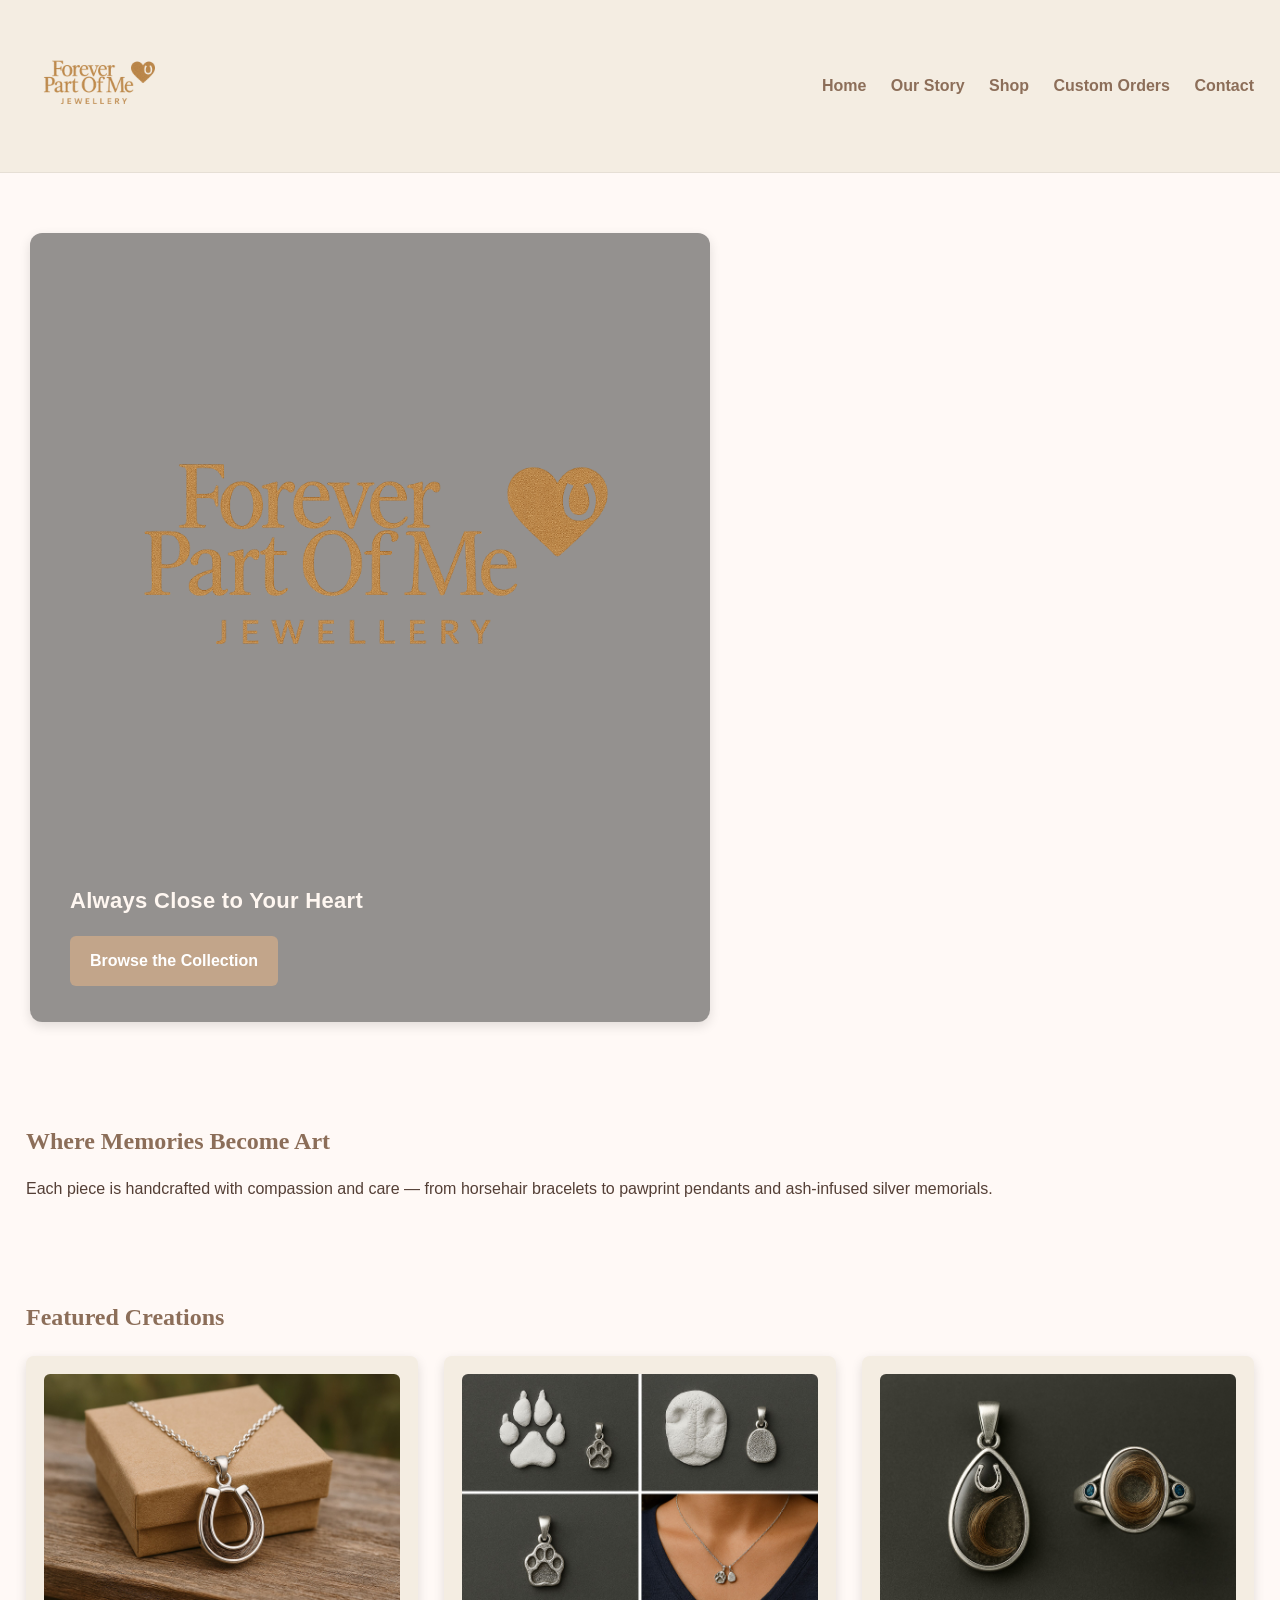
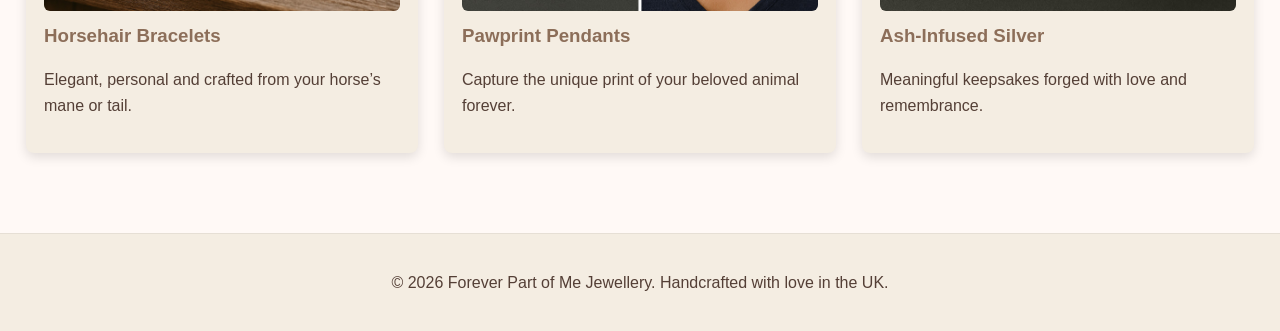
==== commit 7abb58c8: "Update index.html" ====
--- a/index.html
+++ b/index.html
@@ -4,21 +4,15 @@
   <meta charset="UTF-8" />
   <meta name="viewport" content="width=device-width, initial-scale=1.0" />
   <title>Forever Part of Me Jewellery – Always Close to Your Heart</title>
-
-  <!-- Optional brand fonts (you can remove these two lines if you prefer system fonts) -->
-  <link rel="preconnect" href="https://fonts.googleapis.com" />
-  <link href="https://fonts.googleapis.com/css2?family=Cormorant+Garamond:wght@600;700&family=Montserrat:wght@400;600;700&display=swap" rel="stylesheet" />
-
-  <!-- THE stylesheet -->
   <link rel="stylesheet" href="assets/styles.css" />
 </head>
 
 <body>
+
   <!-- ================= HEADER ================= -->
   <header>
-    <a href="index.html" class="brand" aria-label="Go to homepage">
-      <!-- Logo only (2× larger than before), no brand text -->
-      <img src="assets/images/logo.png" alt="Forever Part of Me Jewellery logo" class="brand-logo" />
+    <a href="index.html" class="brand">
+      <img src="assets/images/logo.png" alt="Brand Logo" class="brand-logo">
     </a>
 
     <nav aria-label="Primary">
@@ -31,12 +25,12 @@
   </header>
 
   <!-- ================= HERO ================= -->
-  <section class="hero" style="background-image:url('assets/images/hero.jpg');">
+  <section class="hero" style="background-image:url('assets/images/new_hero.jpg');">
     <div class="hero-overlay">
-      <!-- HUGE logo (2× bigger than your previous big mark) -->
-      <img src="assets/images/logo.png" alt="Forever Part of Me Jewellery logo" class="hero-logo hero-logo--huge" />
 
-      <!-- Keep only the tagline -->
+      <!-- ULTRA-LARGE HERO LOGO ONLY -->
+      <img src="assets/images/logo.png" alt="Brand Logo" class="hero-logo hero-logo--huge">
+
       <p class="tagline">Always Close to Your Heart</p>
 
       <a href="shop.html" class="btn">Browse the Collection</a>
@@ -52,3 +46,31 @@
   <!-- ================= FEATURED ================= -->
   <section class="featured">
     <h2>Featured Creations</h2>
+    <div class="grid">
+      <div class="card">
+        <img src="assets/images/horsehair_sample.jpg" class="card-img" alt="">
+        <h3>Horsehair Bracelets</h3>
+        <p>Elegant, personal and crafted from your horse’s mane or tail.</p>
+      </div>
+
+      <div class="card">
+        <img src="assets/images/pawprint_sample.jpg" class="card-img" alt="">
+        <h3>Pawprint Pendants</h3>
+        <p>Capture the unique print of your beloved animal forever.</p>
+      </div>
+
+      <div class="card">
+        <img src="assets/images/memorial_necklace.jpg" class="card-img" alt="">
+        <h3>Ash‑Infused Silver</h3>
+        <p>Meaningful keepsakes forged with love and remembrance.</p>
+      </div>
+    </div>
+  </section>
+
+  <!-- ================= FOOTER ================= -->
+  <footer>
+    <p>© 2026 Forever Part of Me Jewellery. Handcrafted with love in the UK.</p>
+  </footer>
+
+</body>
+</html>
--- a/assets/styles.css
+++ b/assets/styles.css
@@ -22,42 +22,35 @@
   background:var(--peach);
   line-height:1.6;
 }
+h2{ font-family:"Cormorant Garamond", Georgia, serif; color:var(--leather); margin:0 0 10px; }
+h3{ color:var(--leather); margin:8px 0 }
 
-/* ---------- Header (logo 2× bigger) ---------- */
+/* ---------- Header (logo 2× bigger; text removed) ---------- */
 header{
   background:var(--cream);
   border-bottom:1px solid rgba(0,0,0,.06);
   padding:14px 26px;
   display:flex; align-items:center; justify-content:space-between;
 }
-
-.brand{
-  display:flex; align-items:center; gap:14px; text-decoration:none;
-}
+.brand{ display:flex; align-items:center; text-decoration:none; }
 .brand-logo{
-  width:96px;               /* 2× bigger in top-left */
-  height:96px;
+  width:144px;       /* 2× bigger than the previous ~72px look */
+  height:144px;
   object-fit:contain; display:block;
 }
-.brand-text{ line-height:1.05; }
-.brand-primary{
-  font-family:"Cormorant Garamond", Georgia, serif;
-  font-size:28px; font-weight:700; color:var(--leather);
-  display:block; letter-spacing:.3px;
-}
-.brand-secondary{
-  font-size:14px; font-weight:700; text-transform:uppercase;
-  letter-spacing:1.1px; color:#6f5645; display:block;
-}
 
+/* Nav */
 nav a{
-  color:var(--leather); text-decoration:none; font-weight:600; margin-left:20px;
+  color:var(--leather);
+  text-decoration:none;
+  font-weight:600;
+  margin-left:20px;
 }
 nav a:hover{ color:#5b473a; }
 
-/* ---------- Hero (logo 5× bigger) ---------- */
+/* ---------- Hero (logo much larger, no title text) ---------- */
 .hero{
-  min-height:500px;
+  min-height:520px;
   background-size:cover; background-position:center;
   display:flex; align-items:center;
   padding:60px 30px;
@@ -65,43 +58,47 @@
 .hero-overlay{
   background:rgba(0,0,0,.42);
   padding:36px 40px;
-  border-radius:10px;
+  border-radius:12px;
   color:#fff;
-  max-width:820px;
+  max-width:880px;
   box-shadow:var(--shadow);
   text-align:left;
 }
+
+/* Base large logo size (your previous “big” mark) */
 .hero-logo{
-  width:260px;              /* base big logo */
-  height:260px;
-  object-fit:contain; display:block; margin-bottom:16px;
-}
-.hero-logo--large{
-  width:300px;              /* ~5× the original small brand mark */
+  width:300px;
   height:300px;
+  object-fit:contain; display:block; margin-bottom:14px;
 }
 
-.hero-title{ margin:0 0 6px; line-height:1.05; }
-.hero-title .brand-primary{
-  display:block; font-family:"Cormorant Garamond", Georgia, serif;
-  font-weight:700; font-size:54px; color:#fff;
-}
-.hero-title .brand-secondary{
-  display:block; font-weight:700; font-size:24px;
-  text-transform:uppercase; letter-spacing:1.2px; color:#f3e7da;
+/* NEW: 2× bigger than the big mark above (so visually huge) */
+.hero-logo--huge{
+  width:600px;
+  height:600px;
 }
 
-.tagline{ margin:8px 0 18px; font-weight:600; color:#fff9f3; }
+/* Tagline only (title removed) */
+.tagline{
+  margin:12px 0 18px;
+  font-size:22px;
+  font-weight:700;
+  letter-spacing:.3px;
+  color:#fff7f1;
+}
+
 .btn{
-  display:inline-block; background:var(--saddle); color:#fff; text-decoration:none;
-  padding:12px 20px; border-radius:6px; font-weight:600;
+  display:inline-block;
+  background:var(--saddle);
+  color:#fff; text-decoration:none;
+  padding:12px 20px;
+  border-radius:6px;
+  font-weight:600;
 }
 .btn:hover{ filter:brightness(.92); }
 
 /* ---------- Sections ---------- */
 .intro, .featured{ padding:40px 26px; }
-h2{ font-family:"Cormorant Garamond", Georgia, serif; color:var(--leather); margin:0 0 10px; }
-h3{ color:var(--leather); margin:8px 0 }
 
 /* ---------- Grid & Cards ---------- */
 .grid{
@@ -123,9 +120,12 @@
 }
 
 /* ---------- Responsive tweaks ---------- */
+@media (max-width:1024px){
+  .hero-logo--huge{ width:480px; height:480px; } /* scale down slightly on medium screens */
+}
 @media (max-width:720px){
-  .brand-logo{ width:72px; height:72px; }
-  .hero-logo--large{ width:220px; height:220px; }
-  .hero-title .brand-primary{ font-size:40px; }
-  .hero-title .brand-secondary{ font-size:18px; }
+  .brand-logo{ width:110px; height:110px; }
+  .hero{ padding:40px 20px; }
+  .hero-logo--huge{ width:320px; height:320px; }
+  .tagline{ font-size:18px; }
 }
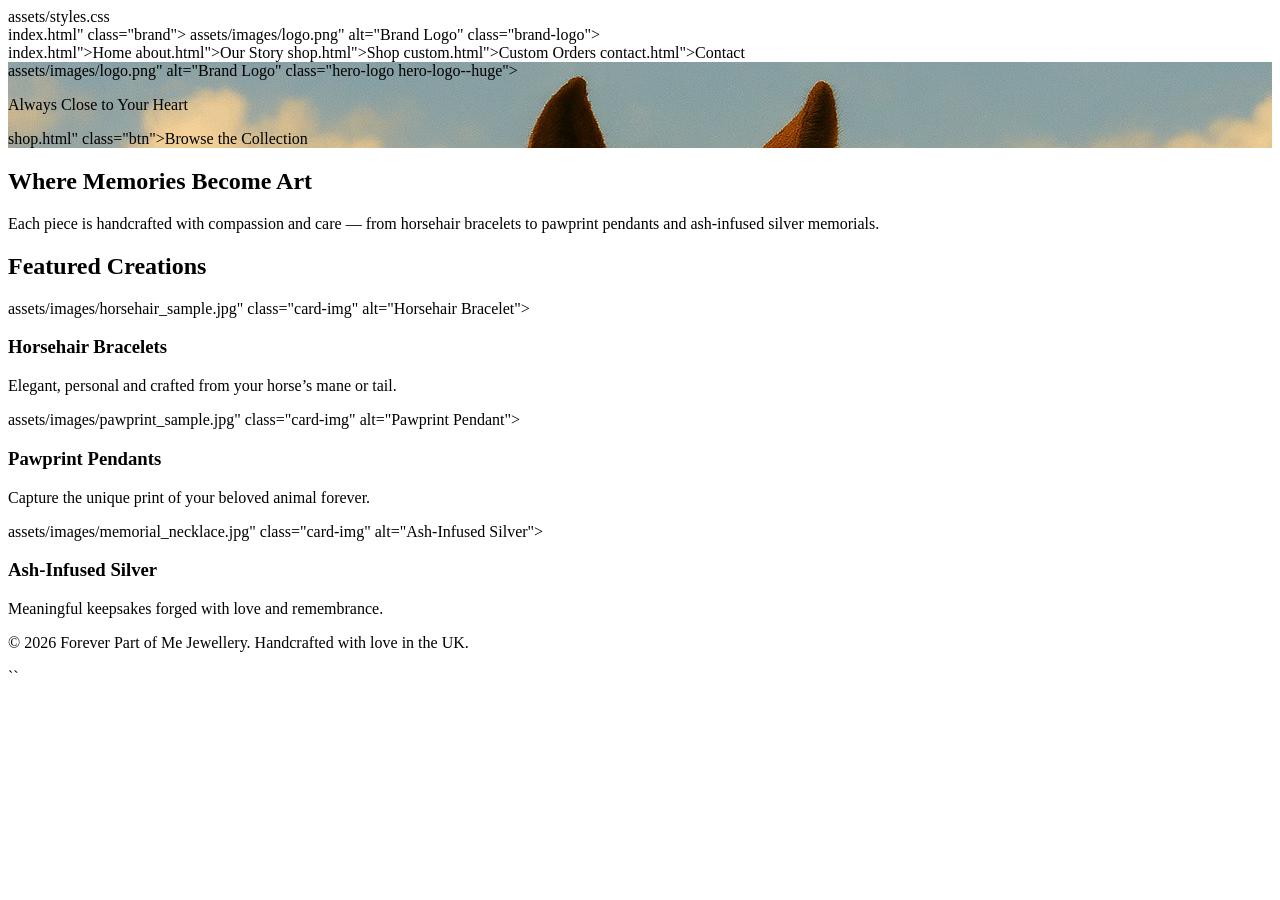
==== commit 4265bddc: "Update index.html" ====
--- a/index.html
+++ b/index.html
@@ -2,75 +2,65 @@
 <html lang="en">
 <head>
   <meta charset="UTF-8" />
-  <meta name="viewport" content="width=device-width, initial-scale=1.0" />
+  <meta name="viewport" content="width=device-width, initial-scale=1" />
   <title>Forever Part of Me Jewellery – Always Close to Your Heart</title>
-  <link rel="stylesheet" href="assets/styles.css" />
+  assets/styles.css
 </head>
 
 <body>
-
-  <!-- ================= HEADER ================= -->
+  <!-- HEADER: logo only -->
   <header>
-    <a href="index.html" class="brand">
-      <img src="assets/images/logo.png" alt="Brand Logo" class="brand-logo">
+    index.html" class="brand">
+      assets/images/logo.png" alt="Brand Logo" class="brand-logo">
     </a>
 
     <nav aria-label="Primary">
-      <a href="index.html">Home</a>
-      <a href="about.html">Our Story</a>
-      <a href="shop.html">Shop</a>
-      <a href="custom.html">Custom Orders</a>
-      <a href="contact.html">Contact</a>
+      index.html">Home</a>
+      about.html">Our Story</a>
+      shop.html">Shop</a>
+      custom.html">Custom Orders</a>
+      contact.html">Contact</a>
     </nav>
   </header>
 
-  <!-- ================= HERO ================= -->
-  <section class="hero" style="background-image:url('assets/images/new_hero.jpg');">
+  <!-- HERO: uses your .jpeg hero -->
+  <section class="hero" style="background-image:url('assets/images/new_hero.jpeg');">
     <div class="hero-overlay">
-
-      <!-- ULTRA-LARGE HERO LOGO ONLY -->
-      <img src="assets/images/logo.png" alt="Brand Logo" class="hero-logo hero-logo--huge">
-
+      assets/images/logo.png" alt="Brand Logo" class="hero-logo hero-logo--huge">
       <p class="tagline">Always Close to Your Heart</p>
-
-      <a href="shop.html" class="btn">Browse the Collection</a>
+      shop.html" class="btn">Browse the Collection</a>
     </div>
   </section>
 
-  <!-- ================= INTRO ================= -->
   <section class="intro">
     <h2>Where Memories Become Art</h2>
     <p>Each piece is handcrafted with compassion and care — from horsehair bracelets to pawprint pendants and ash‑infused silver memorials.</p>
   </section>
 
-  <!-- ================= FEATURED ================= -->
   <section class="featured">
     <h2>Featured Creations</h2>
     <div class="grid">
       <div class="card">
-        <img src="assets/images/horsehair_sample.jpg" class="card-img" alt="">
+        assets/images/horsehair_sample.jpg" class="card-img" alt="Horsehair Bracelet">
         <h3>Horsehair Bracelets</h3>
         <p>Elegant, personal and crafted from your horse’s mane or tail.</p>
       </div>
-
       <div class="card">
-        <img src="assets/images/pawprint_sample.jpg" class="card-img" alt="">
+        assets/images/pawprint_sample.jpg" class="card-img" alt="Pawprint Pendant">
         <h3>Pawprint Pendants</h3>
         <p>Capture the unique print of your beloved animal forever.</p>
       </div>
-
       <div class="card">
-        <img src="assets/images/memorial_necklace.jpg" class="card-img" alt="">
+        assets/images/memorial_necklace.jpg" class="card-img" alt="Ash-Infused Silver">
         <h3>Ash‑Infused Silver</h3>
         <p>Meaningful keepsakes forged with love and remembrance.</p>
       </div>
     </div>
   </section>
 
-  <!-- ================= FOOTER ================= -->
   <footer>
     <p>© 2026 Forever Part of Me Jewellery. Handcrafted with love in the UK.</p>
   </footer>
-
 </body>
 </html>
+``
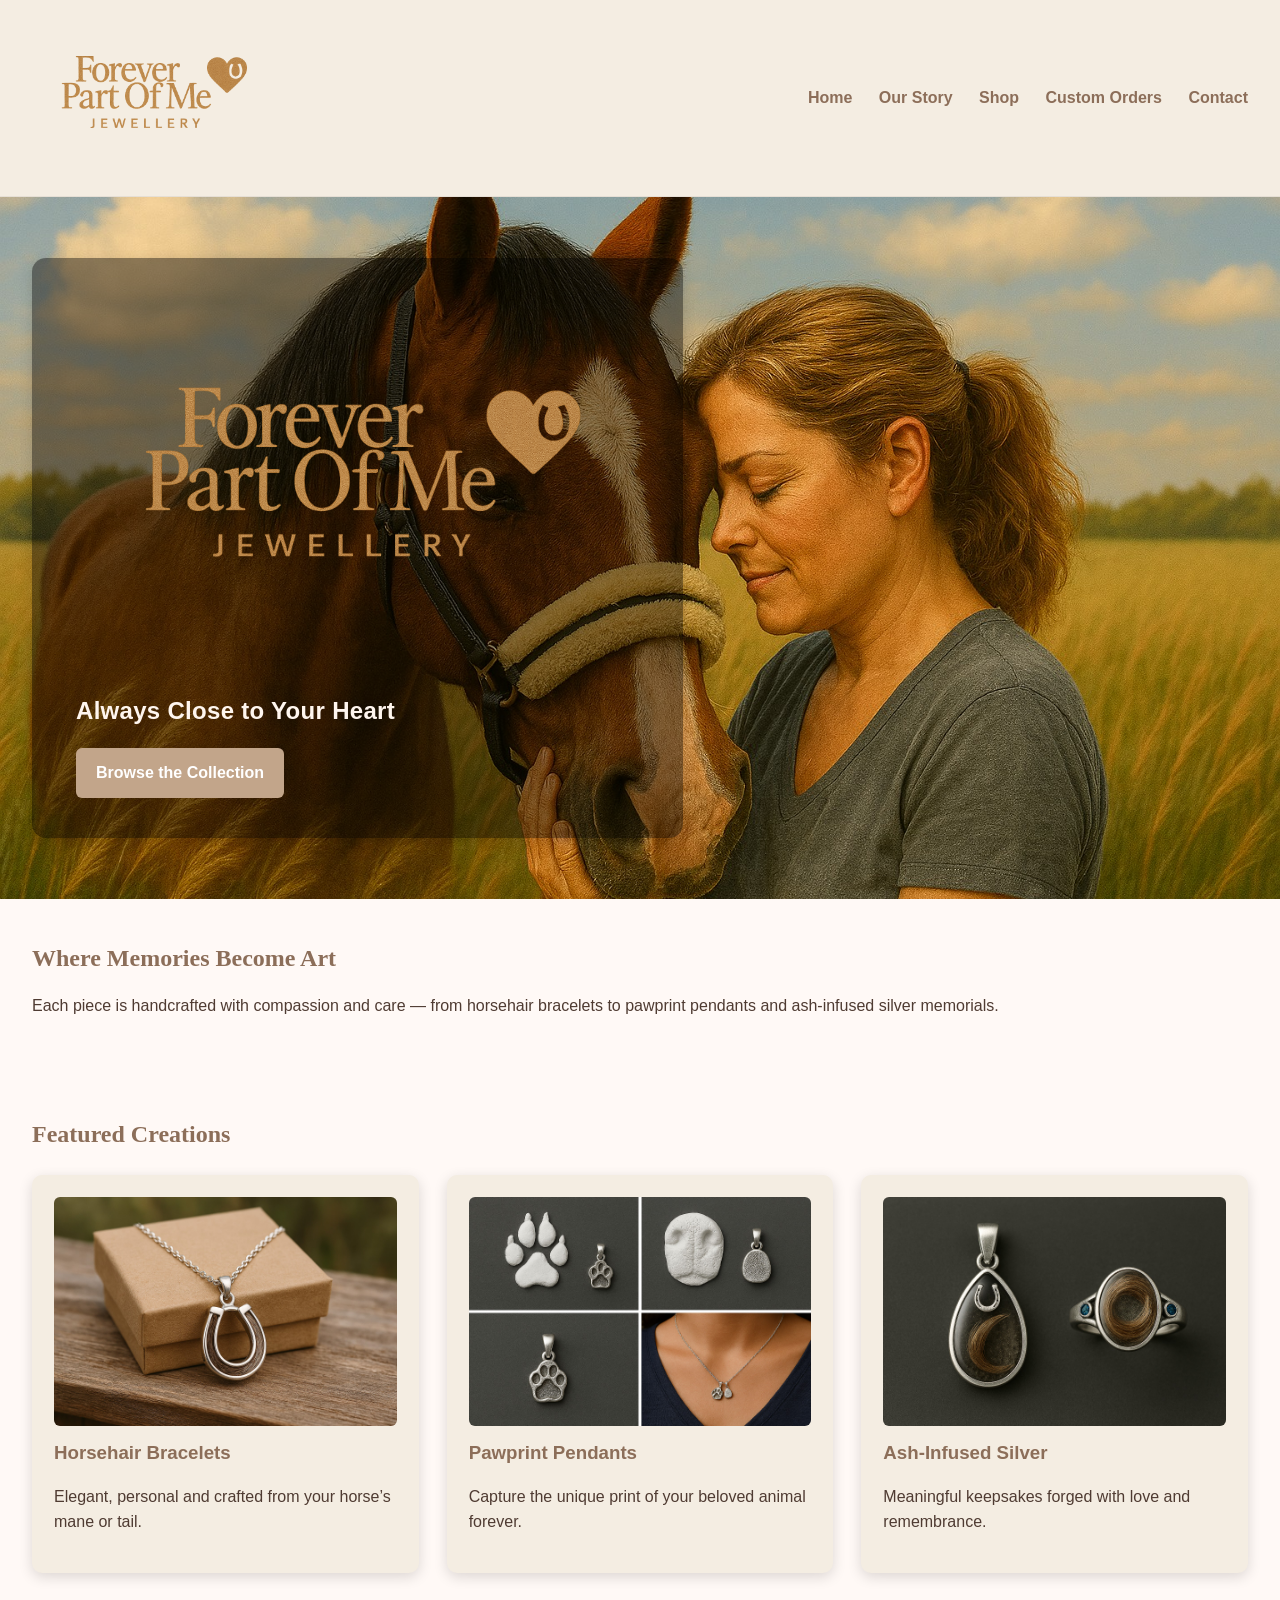
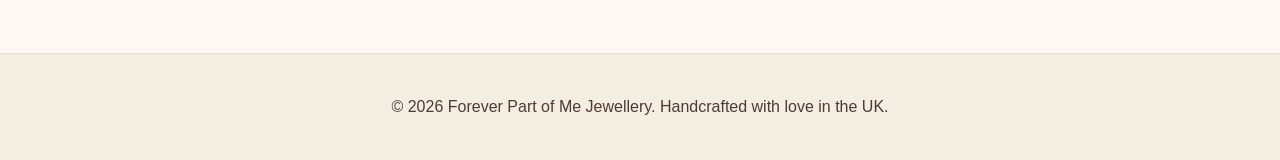
==== commit caae56de: "Update index.html" ====
--- a/index.html
+++ b/index.html
@@ -4,63 +4,78 @@
   <meta charset="UTF-8" />
   <meta name="viewport" content="width=device-width, initial-scale=1" />
   <title>Forever Part of Me Jewellery – Always Close to Your Heart</title>
-  assets/styles.css
+
+  <!-- CRITICAL: proper stylesheet link -->
+  <link rel="stylesheet" href="assets/styles.css" />
 </head>
 
 <body>
-  <!-- HEADER: logo only -->
+  <!-- ================= HEADER ================= -->
   <header>
-    index.html" class="brand">
-      assets/images/logo.png" alt="Brand Logo" class="brand-logo">
+    <a href="index.html" class="brand">
+      <!-- LOGO ONLY (top-left) -->
+      <img src="assets/images/logo.png" alt="Brand Logo" class="brand-logo" />
     </a>
 
     <nav aria-label="Primary">
-      index.html">Home</a>
-      about.html">Our Story</a>
-      shop.html">Shop</a>
-      custom.html">Custom Orders</a>
-      contact.html">Contact</a>
+      <a href="index.html">Home</a>
+      <a href="about.html">Our Story</a>
+      <a href="shop.html">Shop</a>
+      <a href="custom.html">Custom Orders</a>
+      <a href="contact.html">Contact</a>
     </nav>
   </header>
 
-  <!-- HERO: uses your .jpeg hero -->
+  <!-- ================= HERO ================= -->
+  <!-- IMPORTANT: your file is .jpeg, so use .jpeg here -->
   <section class="hero" style="background-image:url('assets/images/new_hero.jpeg');">
     <div class="hero-overlay">
-      assets/images/logo.png" alt="Brand Logo" class="hero-logo hero-logo--huge">
+      <!-- GIANT HERO LOGO (logo-only branding) -->
+      <img src="assets/images/logo.png" alt="Brand Logo" class="hero-logo hero-logo--huge" />
+
       <p class="tagline">Always Close to Your Heart</p>
-      shop.html" class="btn">Browse the Collection</a>
+
+      <a href="shop.html" class="btn">Browse the Collection</a>
     </div>
   </section>
 
+  <!-- ================= INTRO ================= -->
   <section class="intro">
     <h2>Where Memories Become Art</h2>
-    <p>Each piece is handcrafted with compassion and care — from horsehair bracelets to pawprint pendants and ash‑infused silver memorials.</p>
+    <p>
+      Each piece is handcrafted with compassion and care — from horsehair bracelets
+      to pawprint pendants and ash‑infused silver memorials.
+    </p>
   </section>
 
+  <!-- ================= FEATURED ================= -->
   <section class="featured">
     <h2>Featured Creations</h2>
+
     <div class="grid">
       <div class="card">
-        assets/images/horsehair_sample.jpg" class="card-img" alt="Horsehair Bracelet">
+        <img src="assets/images/horsehair_sample.jpg" class="card-img" alt="Horsehair Bracelet" />
         <h3>Horsehair Bracelets</h3>
         <p>Elegant, personal and crafted from your horse’s mane or tail.</p>
       </div>
+
       <div class="card">
-        assets/images/pawprint_sample.jpg" class="card-img" alt="Pawprint Pendant">
+        <img src="assets/images/pawprint_sample.jpg" class="card-img" alt="Pawprint Pendant" />
         <h3>Pawprint Pendants</h3>
         <p>Capture the unique print of your beloved animal forever.</p>
       </div>
+
       <div class="card">
-        assets/images/memorial_necklace.jpg" class="card-img" alt="Ash-Infused Silver">
+        <img src="assets/images/memorial_necklace.jpg" class="card-img" alt="Ash‑Infused Silver" />
         <h3>Ash‑Infused Silver</h3>
         <p>Meaningful keepsakes forged with love and remembrance.</p>
       </div>
     </div>
   </section>
 
+  <!-- ================= FOOTER ================= -->
   <footer>
     <p>© 2026 Forever Part of Me Jewellery. Handcrafted with love in the UK.</p>
   </footer>
 </body>
 </html>
-``
--- a/assets/styles.css
+++ b/assets/styles.css
@@ -0,0 +1,153 @@
+/* =========================================
+   Forever Part of Me Jewellery – styles.css
+   Photoreal, responsive, safe scaling
+========================================= */
+
+:root{
+  --cream:#F4EDE2;
+  --peach:#FFF9F6;
+  --saddle:#C2A58A;
+  --leather:#8C6E59;
+  --ink:#4F3B32;
+  --shadow:0 4px 14px rgba(0,0,0,.14);
+}
+
+/* Base */
+*{box-sizing:border-box}
+html,body{margin:0;padding:0}
+body{
+  font-family:"Montserrat", Arial, sans-serif;
+  background:var(--peach);
+  color:var(--ink);
+  line-height:1.6;
+}
+
+/* ================= HEADER ================= */
+header{
+  background:var(--cream);
+  padding:18px 32px;
+  display:flex; align-items:center; justify-content:space-between;
+  border-bottom:1px solid rgba(0,0,0,.06);
+}
+.brand{ display:flex; align-items:center; text-decoration:none }
+
+/* Big but safe: won’t squash the menu at 100% zoom */
+.brand-logo{
+  width:clamp(260px, 20vw, 420px);
+  height:auto; display:block;
+}
+
+nav a{
+  margin-left:22px;
+  color:var(--leather);
+  text-decoration:none;
+  font-weight:600;
+}
+nav a:hover{ color:#6a5443; }
+
+/* ================= HERO ================= */
+.hero{
+  /* Tie height to viewport so content fits at full zoom */
+  min-height:min(80vh, 900px);
+  background-size:cover;
+  background-position:center 35%;
+  display:flex; align-items:center;
+  padding:48px 32px;
+}
+
+/* Overlay maxes out to a readable width; padding adapts */
+.hero-overlay{
+  background:rgba(0,0,0,.42);
+  padding:clamp(24px, 5vw, 40px) clamp(24px, 5vw, 44px);
+  border-radius:14px;
+  color:#fff;
+  max-width:min(92vw, 1100px);
+  box-shadow:var(--shadow);
+}
+
+/* Hero logo: very large, but capped so it fits on common screens */
+.hero-logo--huge{
+  width:clamp(520px, 48vw, 980px);
+  height:auto; display:block;
+  margin-bottom:clamp(12px, 2vh, 22px);
+}
+
+.tagline{
+  font-size:clamp(18px, 2.2vw, 24px);
+  font-weight:700; letter-spacing:.3px;
+  color:#fff6ef;
+  margin:6px 0 clamp(12px, 2vh, 22px);
+}
+
+.btn{
+  display:inline-block;
+  background:var(--saddle);
+  color:#fff;
+  padding:12px 20px;
+  border-radius:6px;
+  font-weight:600;
+  text-decoration:none;
+}
+.btn:hover{ filter:brightness(.92); }
+
+/* ================= CONTENT ================= */
+.intro, .featured{ padding:40px 32px; }
+h2{ font-family:"Cormorant Garamond", Georgia, serif; color:var(--leather); margin:0 0 12px; }
+h3{ color:var(--leather); margin:8px 0; }
+
+.grid{
+  display:grid;
+  gap:28px;
+  grid-template-columns:repeat(auto-fit, minmax(260px,1fr));
+  margin-top:22px;
+}
+.card{
+  background:var(--cream);
+  padding:22px;
+  border-radius:10px;
+  box-shadow:var(--shadow);
+}
+.card-img{ width:100%; border-radius:6px; display:block; margin-bottom:12px; }
+
+/* ================= FOOTER ================= */
+footer{
+  background:var(--cream);
+  padding:24px; text-align:center;
+  border-top:1px solid rgba(0,0,0,.06);
+  margin-top:40px;
+}
+
+/* ============= RESPONSIVE TUNING ============= */
+/* Medium desktops (≤1440px): gently step sizes down */
+@media (max-width:1440px){
+  .brand-logo{ width:clamp(240px, 18vw, 360px); }
+  .hero-logo--huge{ width:clamp(480px, 44vw, 860px); }
+  .hero{ min-height:min(78vh, 840px); }
+}
+
+/* Laptops (≤1200px): ensure everything fits neatly at 100% */
+@media (max-width:1200px){
+  header{ padding:16px 24px; }
+  .brand-logo{ width:clamp(220px, 18vw, 320px); }
+  nav a{ margin-left:18px; }
+  .hero{ min-height:min(76vh, 780px); padding:40px 24px; }
+  .hero-overlay{ max-width:min(94vw, 980px); }
+  .hero-logo--huge{ width:clamp(440px, 46vw, 760px); }
+}
+
+/* Tablets (≤900px): stack-friendly sizes */
+@media (max-width:900px){
+  .brand-logo{ width:clamp(200px, 30vw, 280px); }
+  .hero{ min-height:640px; }
+  .hero-overlay{ padding:24px; }
+  .hero-logo--huge{ width:clamp(360px, 62vw, 620px); }
+}
+
+/* Mobile (≤600px): comfortable, not cramped */
+@media (max-width:600px){
+  header{ padding:14px 16px; }
+  .brand-logo{ width:clamp(180px, 46vw, 240px); }
+  nav a{ margin-left:14px; }
+  .hero{ min-height:540px; padding:28px 16px; }
+  .hero-logo--huge{ width:clamp(260px, 80vw, 420px); }
+}
